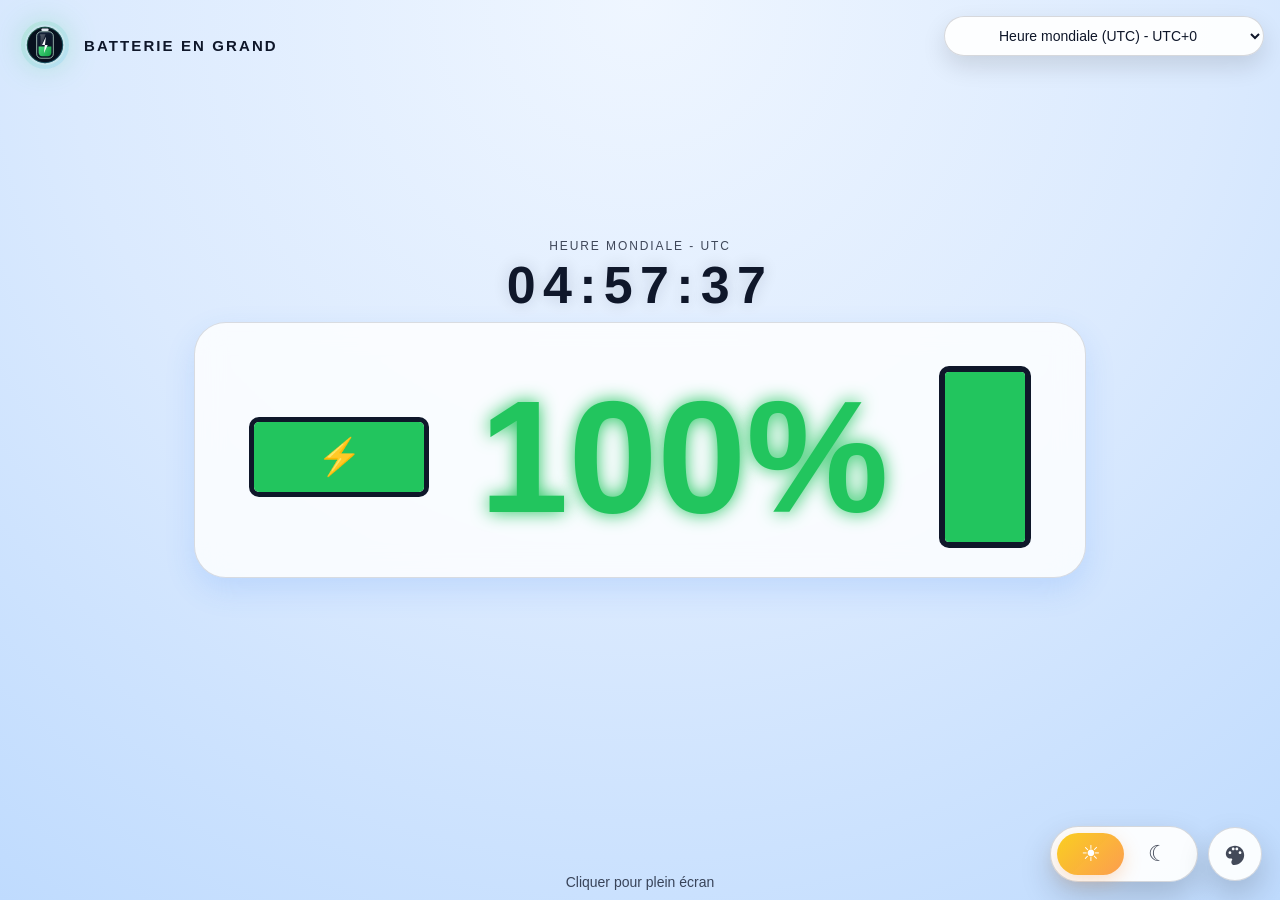
==== Batterie en Grand/index.html @ 6e4dcc2d "Ajout d'accent é/è/... pour les noms des pays pour chosisir le fuseau horaire + Modification du syst" ====
<!DOCTYPE html>
<html lang="fr">
<head>
  <meta charset="UTF-8">
  <meta name="viewport" content="width=device-width, initial-scale=1.0, viewport-fit=cover">
  <meta http-equiv="Content-Security-Policy" content="default-src 'self'; script-src 'self'; style-src 'self'; img-src 'self' data:; font-src 'self' data:; connect-src 'self' https://worldtimeapi.org; object-src 'none'; media-src 'none'; worker-src 'none'; child-src 'none'; frame-src 'none'; base-uri 'self'; form-action 'self'; upgrade-insecure-requests; block-all-mixed-content">
  <meta name="referrer" content="no-referrer">
  <title>Batterie en Grand</title>
  <link rel="icon" type="image/svg+xml" href="favicon.svg">
  <link rel="shortcut icon" href="favicon.svg">
  <script src="theme-init.js"></script>
  <link rel="stylesheet" href="style.css">
</head>

<body>
  <div class="brand-mark" aria-label="Batterie en Grand">
    <img id="brandLogoImage" src="logo.svg" alt="Logo Batterie en Grand">
    <span id="brandLogoGlyph" class="brand-logo-glyph" aria-hidden="true"></span>
    <span id="brandLogoText">Batterie en Grand</span>
  </div>

  <div class="container">
    <div class="battery-panel">
      <section class="clock-panel">
        <p id="clockLabel" class="clock-label">Heure actuelle</p>
        <div id="clockTime" class="clock-time">--:--:--</div>
      </section>

      <!-- Batterie gauche (charge) -->
      <div class="battery-left">
        <div id="leftFill" class="fill-left"></div>
        <div id="bolt" class="bolt">⚡</div>
      </div>

      <!-- Pourcentage -->
      <div id="percent" class="percent">--%</div>

      <!-- Batterie droite (niveau) -->
      <div class="battery-right">
        <div id="rightFill" class="fill-right"></div>
        <div id="rightBubbles" class="battery-bubbles" aria-hidden="true"></div>
      </div>
    </div>
  </div>

  <div class="controls-panel">
    <label class="timezone-picker">
      <select id="timezoneSelect" class="timezone-select"></select>
    </label>
  </div>

  <div class="theme-controls">
    <div id="themeSwitch" class="theme-switch" role="group" aria-label="Choix du theme">
      <span class="theme-switch-thumb" aria-hidden="true"></span>
      <button
        id="themeLightButton"
        class="theme-option theme-option-light"
        type="button"
        aria-pressed="false"
        aria-label="Activer le mode clair"
      >
        <span class="theme-icon" aria-hidden="true">☀</span>
      </button>
      <button
        id="themeDarkButton"
        class="theme-option theme-option-dark"
        type="button"
        aria-pressed="false"
        aria-label="Activer le mode sombre"
      >
        <span class="theme-icon" aria-hidden="true">☾</span>
      </button>
    </div>

    <button
      id="paletteButton"
      class="palette-button"
      type="button"
      aria-expanded="false"
      aria-controls="palettePanel"
      aria-label="Ouvrir la palette de couleurs"
    >
      <span class="palette-icon" aria-hidden="true">
        <svg viewBox="0 0 24 24" focusable="false" aria-hidden="true">
          <path d="M12 3C6.48 3 2 6.92 2 11.75C2 14.61 4.24 17 7 17H8.09C8.59 17 9 17.41 9 17.91C9 18.13 8.93 18.35 8.8 18.53C8.28 19.23 8 20.03 8 20.88C8 22.6 9.4 24 11.12 24C17.13 24 22 19.13 22 13.12C22 7.53 17.52 3 12 3ZM6.5 12C5.67 12 5 11.33 5 10.5S5.67 9 6.5 9S8 9.67 8 10.5S7.33 12 6.5 12ZM10 8C9.17 8 8.5 7.33 8.5 6.5S9.17 5 10 5S11.5 5.67 11.5 6.5S10.83 8 10 8ZM14 8C13.17 8 12.5 7.33 12.5 6.5S13.17 5 14 5S15.5 5.67 15.5 6.5S14.83 8 14 8ZM17.5 12C16.67 12 16 11.33 16 10.5S16.67 9 17.5 9S19 9.67 19 10.5S18.33 12 17.5 12Z"/>
        </svg>
      </span>
    </button>
  </div>

  <div id="palettePanel" class="palette-panel" aria-hidden="true">
    <div class="palette-actions">
      <button id="undoButton" class="palette-action-button" type="button" aria-label="Annuler une modification">←</button>
      <button id="redoButton" class="palette-action-button" type="button" aria-label="Rétablir une modification">→</button>
      <button id="resetPaletteButton" class="palette-action-button palette-reset-button" type="button">Réinitialiser</button>
    </div>

    <div class="palette-section">
      <p class="palette-section-title">Fond</p>
      <label class="palette-field">
        <span>Clair</span>
        <input id="backgroundLightInput" type="color" value="#dbeafe" aria-label="Choisir la couleur du fond clair">
      </label>
      <label class="palette-field">
        <span>Sombre</span>
        <input id="backgroundDarkInput" type="color" value="#020617" aria-label="Choisir la couleur du fond sombre">
      </label>
    </div>

    <div class="palette-section">
      <p class="palette-section-title">Texte</p>
      <label class="palette-field">
        <span>Clair</span>
        <input id="textLightInput" type="color" value="#0f172a" aria-label="Choisir la couleur du texte clair">
      </label>
      <label class="palette-field">
        <span>Sombre</span>
        <input id="textDarkInput" type="color" value="#ffffff" aria-label="Choisir la couleur du texte sombre">
      </label>
    </div>

    <div class="palette-section">
      <p class="palette-section-title">Logo du haut</p>
      <label class="palette-field palette-field-text">
        <span>Texte</span>
        <input id="brandTextInput" type="text" value="Batterie en Grand" maxlength="40" aria-label="Modifier le texte du logo en haut">
      </label>
      <label class="palette-field palette-field-text">
        <span>Icône</span>
        <input id="brandIconInput" type="text" value="" maxlength="4" placeholder="SVG" aria-label="Modifier l'icône du logo en haut">
      </label>
    </div>

    <div class="palette-section">
      <p class="palette-section-title">Batterie</p>
      <label class="palette-field">
        <span>Charge</span>
        <input id="chargingColorInput" type="color" value="#22c55e" aria-label="Choisir la couleur quand la batterie charge">
      </label>
      <label class="palette-field palette-field-text">
        <span>Icône charge</span>
        <input id="chargingIconInput" type="text" value="⚡" maxlength="4" aria-label="Modifier l'icône de charge">
      </label>
      <label class="palette-field">
        <span>80% et +</span>
        <input id="levelHighColorInput" type="color" value="#22c55e" aria-label="Couleur pour 80 pourcent et plus">
      </label>
      <label class="palette-field">
        <span>50% et +</span>
        <input id="levelMediumColorInput" type="color" value="#facc15" aria-label="Couleur pour 50 pourcent et plus">
      </label>
      <label class="palette-field">
        <span>36% et +</span>
        <input id="levelWarningColorInput" type="color" value="#fb923c" aria-label="Couleur pour 36 pourcent et plus">
      </label>
      <label class="palette-field">
        <span id="levelLowColorLabel">15% et +</span>
        <input id="levelLowColorInput" type="color" value="#dc2626" aria-label="Couleur pour 15 pourcent et plus">
      </label>
      <label class="palette-field">
        <span id="levelCriticalColorLabel">Moins de 15%</span>
        <input id="levelCriticalColorInput" type="color" value="#7f1d1d" aria-label="Couleur critique de la batterie">
      </label>
      <label class="palette-field palette-field-number">
        <span>Seuil critique</span>
        <input id="criticalThresholdInput" type="number" value="15" min="1" max="99" aria-label="Seuil critique en pourcentage">
      </label>
    </div>
  </div>

  <div class="hint-group">
    <div id="fullscreenHint" class="hint">Cliquer pour plein écran</div>
  </div>

  <script src="script.js"></script>
</body>
</html>
---- Batterie en Grand/style.css ----
html {
  background: #dbeafe;
}

html.theme-dark {
  background: #020617;
}

:root {
  color-scheme: light;
  --bg-main: radial-gradient(circle at top, #eff6ff, #dbeafe 52%, #bfdbfe 100%);
  --bg-solid: #dbeafe;
  --bg-start: #eff6ff;
  --bg-end: #bfdbfe;
  --text-main: #0f172a;
  --brand-text: #0f172a;
  --text-muted: rgba(30, 64, 175, 0.95);
  --panel-bg: rgba(255, 255, 255, 0.82);
  --panel-border: rgba(15, 23, 42, 0.14);
  --panel-shadow: 0 12px 30px rgba(59, 130, 246, 0.16);
  --control-bg: rgba(255, 255, 255, 0.92);
  --control-border: rgba(15, 23, 42, 0.16);
  --control-text: #0f172a;
  --battery-shell: #0f172a;
  --battery-inner: #f8fafc;
  --bubble-tint: rgba(15, 23, 42, 0.48);
  --clock-glow: 0 0 16px rgba(29, 78, 216, 0.3);
  --brand-shadow: drop-shadow(0 0 16px rgba(21, 128, 61, 0.34));
  --percent-shadow: 0 0 18px currentColor;
  --hint-color: rgba(30, 64, 175, 0.95);
  --accent-main: #38bdf8;
  --accent-soft: rgba(56, 189, 248, 0.24);
  --battery-critical: #7f1d1d;
  --battery-critical-glow: rgba(127, 29, 29, 0.9);
}

html.theme-dark {
  color-scheme: dark;
  --bg-main: radial-gradient(circle at top, #020617, #000000);
  --bg-solid: #020617;
  --bg-start: #020617;
  --bg-end: #000000;
  --text-main: #ffffff;
  --brand-text: #ffffff;
  --text-muted: rgba(255, 255, 255, 0.6);
  --panel-bg: rgba(2, 6, 23, 0.28);
  --panel-border: rgba(255, 255, 255, 0.08);
  --panel-shadow: 0 12px 30px rgba(0, 0, 0, 0.25);
  --control-bg: rgba(15, 23, 42, 0.88);
  --control-border: rgba(255, 255, 255, 0.2);
  --control-text: #ffffff;
  --battery-shell: #ffffff;
  --battery-inner: #020617;
  --bubble-tint: rgba(255, 255, 255, 0.5);
  --clock-glow: 0 0 16px rgba(96, 165, 250, 0.35);
  --brand-shadow: drop-shadow(0 0 18px rgba(34, 197, 94, 0.2));
  --percent-shadow: 0 0 20px currentColor;
  --hint-color: rgba(255, 255, 255, 0.5);
  --battery-critical: #7f1d1d;
  --battery-critical-glow: rgba(127, 29, 29, 0.9);
}

body {
  margin: 0;
  height: 100vh;
  background: var(--bg-main);
  display: flex;
  justify-content: center;
  align-items: center;
  font-family: "Segoe UI", Arial, sans-serif;
  color: var(--text-main);
  cursor: pointer;
  overflow: hidden;
  transition: background 0.35s ease, color 0.35s ease;
}

body.fullscreen-idle {
  cursor: none;
}

.brand-mark {
  position: fixed;
  top: 18px;
  left: 18px;
  display: inline-flex;
  align-items: center;
  gap: 12px;
  color: var(--brand-text);
  text-decoration: none;
  z-index: 20;
}

.brand-mark img {
  width: 54px;
  height: 54px;
  display: block;
  filter: var(--brand-shadow);
}

.brand-logo-glyph {
  display: none;
  width: 54px;
  height: 54px;
  align-items: center;
  justify-content: center;
  font-size: 34px;
  line-height: 1;
  color: var(--brand-text);
}

.brand-mark.has-custom-icon img {
  display: none;
}

.brand-mark.has-custom-icon .brand-logo-glyph {
  display: inline-flex;
}

#brandLogoText {
  font-size: 15px;
  font-weight: 700;
  letter-spacing: 0.14em;
  text-transform: uppercase;
}

.container {
  display: flex;
  align-items: center;
  justify-content: center;
  gap: 24px;
  flex-wrap: wrap;
  width: min(1200px, calc(100vw - 48px));
}

.battery-panel {
  display: flex;
  align-items: center;
  align-content: flex-start;
  justify-content: center;
  gap: 50px;
  flex-wrap: wrap;
  position: relative;
  padding: 42px 54px 28px;
  border: 1px solid var(--panel-border);
  border-radius: 32px;
  background: var(--panel-bg);
  box-shadow: var(--panel-shadow);
  backdrop-filter: blur(14px);
}

body.no-battery .battery-panel {
  min-height: 280px;
  padding: 34px 54px;
}

body.no-battery .clock-panel {
  position: static;
  transform: none;
  width: 100%;
  gap: 12px;
}

body.no-battery .clock-time {
  font-size: clamp(54px, 10vw, 110px);
}

body.no-battery .battery-left,
body.no-battery .battery-right,
body.no-battery .percent {
  display: none;
}

.percent {
  font-size: clamp(80px, 20vw, 160px);
  font-weight: bold;
  text-shadow: var(--percent-shadow);
  transition: color 0.4s ease;
}

.percent.low-battery-alert {
  animation: batteryBlink 1s ease-in-out infinite;
}

@keyframes batteryBlink {
  0% {
    color: var(--battery-critical);
    text-shadow: 0 0 16px var(--battery-critical-glow);
  }
  50% {
    color: var(--battery-critical);
    text-shadow: 0 0 28px var(--battery-critical-glow);
  }
  100% {
    color: var(--battery-critical);
    text-shadow: 0 0 16px var(--battery-critical-glow);
  }
}

/* ===== Batterie gauche (horizontale) ===== */
.battery-left {
  width: 170px;
  height: 70px;
  border: 5px solid var(--battery-shell);
  border-radius: 10px;
  position: relative;
  overflow: hidden;
}

.battery-left::after {
  content: "";
  position: absolute;
  right: -16px;
  top: 20px;
  width: 12px;
  height: 30px;
  background: var(--battery-shell);
  border-radius: 3px;
}

.fill-left {
  height: 100%;
  width: 100%;
  transition: background 0.4s ease;
}

.bolt {
  position: absolute;
  inset: 0;
  display: none;
  align-items: center;
  justify-content: center;
  font-size: 36px;
  animation: pulse 1s infinite;
}

@keyframes pulse {
  0% { transform: scale(1); opacity: 1; }
  50% { transform: scale(1.2); opacity: 0.6; }
  100% { transform: scale(1); opacity: 1; }
}

/* ===== Batterie droite (verticale) ===== */
.battery-right {
  width: 80px;
  height: 170px;
  border: 6px solid var(--battery-shell);
  border-radius: 10px;
  position: relative;
  overflow: hidden;
  background: var(--battery-inner);
  isolation: isolate;
}

.battery-right::after {
  content: "";
  position: absolute;
  top: -18px;
  left: 25%;
  width: 40%;
  height: 14px;
  background: var(--battery-shell);
  border-radius: 4px;
}

.fill-right {
  position: absolute;
  bottom: 0;
  left: 0;
  width: 100%;
  transition: height 0.6s ease, background 0.4s ease;
  z-index: 1;
}

.battery-bubbles {
  position: absolute;
  left: 0;
  right: 0;
  bottom: 0;
  height: 100%;
  overflow: hidden;
  pointer-events: none;
  z-index: 2;
  mask-image: linear-gradient(180deg, transparent 0%, black 18%, black 100%);
}

.battery-bubble {
  position: absolute;
  bottom: -18px;
  border-radius: 999px;
  background: var(--bubble-color, var(--bubble-tint));
  opacity: 0.88;
  filter: blur(0.4px);
  animation-name: bubbleRise;
  animation-timing-function: ease-in-out;
  animation-iteration-count: infinite;
}

.battery-bubble:nth-child(1) {
  left: 14%;
  width: 12px;
  height: 12px;
  animation-duration: 3.6s;
  animation-delay: 0.1s;
}

.battery-bubble:nth-child(2) {
  left: 34%;
  width: 9px;
  height: 9px;
  animation-duration: 3s;
  animation-delay: 1.2s;
}

.battery-bubble:nth-child(3) {
  left: 54%;
  width: 14px;
  height: 14px;
  animation-duration: 4.2s;
  animation-delay: 0.7s;
}

.battery-bubble:nth-child(4) {
  left: 72%;
  width: 10px;
  height: 10px;
  animation-duration: 3.4s;
  animation-delay: 1.7s;
}

.battery-bubble:nth-child(5) {
  left: 24%;
  width: 7px;
  height: 7px;
  animation-duration: 2.8s;
  animation-delay: 2.1s;
}

.battery-bubble:nth-child(6) {
  left: 62%;
  width: 8px;
  height: 8px;
  animation-duration: 3.1s;
  animation-delay: 2.5s;
}

@keyframes bubbleRise {
  0% {
    transform: translateY(0) scale(0.7);
    opacity: 0;
  }
  20% {
    opacity: 0.9;
  }
  100% {
    transform: translateY(-182px) scale(1.2);
    opacity: 0;
  }
}


.clock-panel {
  position: absolute;
  top: -84px;
  left: 50%;
  transform: translateX(-50%);
  display: flex;
  flex-direction: column;
  align-items: center;
  gap: 6px;
  width: min(420px, calc(100vw - 40px));
}

.clock-label {
  margin: 0;
  text-transform: uppercase;
  letter-spacing: 0.16em;
  font-size: 12px;
  color: var(--text-muted);
  text-align: center;
}

.clock-time {
  font-size: clamp(36px, 5vw, 52px);
  font-weight: 700;
  letter-spacing: 0.14em;
  line-height: 1;
  text-shadow: var(--clock-glow);
}

.controls-panel {
  position: fixed;
  top: 16px;
  right: 16px;
  display: flex;
  flex-direction: column;
  align-items: flex-end;
  gap: 10px;
  width: min(320px, calc(100vw - 32px));
  z-index: 20;
  opacity: 1;
  pointer-events: auto;
  transition: opacity 0.2s ease;
}

:fullscreen .controls-panel {
  top: 28px;
  right: 28px;
  opacity: 0;
  pointer-events: none;
}

:-webkit-full-screen .controls-panel {
  top: 28px;
  right: 28px;
  opacity: 0;
  pointer-events: none;
}

:fullscreen .brand-mark,
:-webkit-full-screen .brand-mark {
  opacity: 0;
  pointer-events: none;
}

.timezone-picker {
  width: 100%;
}

.timezone-select {
  width: 100%;
  padding: 10px 14px;
  border: 1px solid var(--control-border);
  border-radius: 999px;
  background: var(--control-bg);
  color: var(--control-text);
  font-size: 14px;
  text-align: center;
  outline: none;
  box-shadow: 0 10px 24px rgba(0, 0, 0, 0.12);
  box-sizing: border-box;
}

.timezone-select:focus {
  border-color: var(--accent-main);
}

.theme-controls {
  position: fixed;
  right: 18px;
  bottom: 18px;
  display: flex;
  align-items: center;
  gap: 10px;
  z-index: 20;
  transition: opacity 0.2s ease;
}

.palette-button,
.theme-switch {
  position: relative;
  display: grid;
  align-items: center;
  padding: 6px;
  border: 1px solid var(--control-border);
  border-radius: 999px;
  background: var(--control-bg);
  box-shadow: 0 14px 32px rgba(0, 0, 0, 0.18);
  box-sizing: border-box;
  isolation: isolate;
}

.palette-button {
  width: 54px;
  height: 54px;
  place-items: center;
  color: var(--text-muted);
  cursor: pointer;
  transition: transform 0.22s ease, box-shadow 0.22s ease, border-color 0.22s ease;
}

.palette-button:hover {
  transform: translateY(-1px);
}

.palette-button[aria-expanded="true"] {
  color: var(--control-text);
  border-color: var(--control-border);
  box-shadow: 0 14px 32px rgba(0, 0, 0, 0.18);
}

.palette-icon {
  width: 22px;
  height: 22px;
  display: inline-flex;
  align-items: center;
  justify-content: center;
}

.palette-icon svg {
  width: 22px;
  height: 22px;
  display: block;
  fill: currentColor;
}

.theme-switch {
  grid-template-columns: 1fr 1fr;
  width: 148px;
}

.theme-switch-thumb {
  position: absolute;
  top: 6px;
  left: 6px;
  width: calc(50% - 6px);
  height: calc(100% - 12px);
  border-radius: 999px;
  background: linear-gradient(135deg, rgba(250, 204, 21, 0.95), rgba(251, 146, 60, 0.9));
  box-shadow: 0 6px 18px rgba(251, 146, 60, 0.28);
  transition: transform 0.28s ease, background 0.28s ease, box-shadow 0.28s ease;
  z-index: -1;
}

html.theme-dark .theme-switch-thumb {
  transform: translateX(100%);
  background: linear-gradient(135deg, rgba(59, 130, 246, 0.9), rgba(15, 23, 42, 0.95));
  box-shadow: 0 6px 18px rgba(59, 130, 246, 0.3);
}

.theme-option {
  position: relative;
  z-index: 1;
  border: 0;
  background: transparent;
  color: var(--text-muted);
  height: 42px;
  border-radius: 999px;
  cursor: pointer;
  font-size: 22px;
  display: inline-flex;
  align-items: center;
  justify-content: center;
  transition: color 0.22s ease, transform 0.22s ease;
}

.theme-option:hover {
  transform: translateY(-1px);
}

.theme-option[aria-pressed="true"] {
  color: #ffffff;
}

.theme-option:focus-visible {
  outline: 2px solid var(--accent-main);
  outline-offset: 2px;
}

:fullscreen .theme-controls,
:-webkit-full-screen .theme-controls {
  opacity: 0;
  pointer-events: none;
}

.palette-panel {
  position: fixed;
  right: 18px;
  bottom: 84px;
  display: grid;
  gap: 10px;
  min-width: 280px;
  max-height: min(78vh, 720px);
  overflow: auto;
  padding: 14px;
  border: 1px solid var(--control-border);
  border-radius: 20px;
  background: var(--control-bg);
  box-shadow: 0 18px 42px rgba(0, 0, 0, 0.22);
  backdrop-filter: blur(18px);
  box-sizing: border-box;
  z-index: 20;
  opacity: 0;
  pointer-events: none;
  transform: translateY(10px) scale(0.98);
  transition: opacity 0.2s ease, transform 0.2s ease;
}

.palette-panel.is-open {
  opacity: 1;
  pointer-events: auto;
  transform: translateY(0) scale(1);
}

.palette-actions {
  display: grid;
  grid-template-columns: 44px 44px 1fr;
  gap: 8px;
}

.palette-action-button {
  min-height: 40px;
  border: 1px solid var(--control-border);
  border-radius: 999px;
  background: var(--control-bg);
  color: var(--control-text);
  cursor: pointer;
  font-size: 16px;
  font-weight: 700;
}

.palette-action-button:disabled {
  opacity: 0.45;
  cursor: default;
}

.palette-reset-button {
  padding: 0 14px;
  font-size: 13px;
}

.palette-section {
  display: grid;
  gap: 10px;
  padding-top: 8px;
  border-top: 1px solid var(--panel-border);
}

.palette-section-title {
  margin: 0;
  font-size: 12px;
  font-weight: 800;
  letter-spacing: 0.12em;
  text-transform: uppercase;
  color: var(--text-muted);
}

.palette-field {
  display: flex;
  align-items: center;
  justify-content: space-between;
  gap: 12px;
  color: var(--control-text);
  font-size: 14px;
  font-weight: 600;
}

.palette-field-text,
.palette-field-number {
  align-items: center;
}

.palette-field input[type="color"] {
  width: 56px;
  height: 36px;
  padding: 0;
  border: 1px solid var(--control-border);
  border-radius: 999px;
  background: transparent;
  cursor: pointer;
}

.palette-field input[type="text"],
.palette-field input[type="number"] {
  width: 150px;
  padding: 9px 12px;
  border: 1px solid var(--control-border);
  border-radius: 999px;
  background: var(--control-bg);
  color: var(--control-text);
  font-size: 13px;
  box-sizing: border-box;
}

.hint-group {
  position: fixed;
  bottom: 10px;
  display: flex;
  flex-direction: column;
  align-items: center;
  gap: 4px;
}

.hint {
  color: var(--hint-color);
  font-size: 14px;
}

body.device-tablet {
  min-height: 100vh;
  padding: 28px 0 120px;
  overflow: auto;
  align-items: flex-start;
}

body.device-tablet .container {
  width: min(1000px, calc(100vw - 36px));
  margin-top: 92px;
}

body.device-tablet .battery-panel {
  gap: 34px;
  padding: 44px 34px 30px;
}

body.device-tablet .clock-panel {
  top: -92px;
  width: min(560px, calc(100vw - 56px));
}

body.device-tablet .controls-panel {
  top: 18px;
  right: 18px;
  width: min(320px, calc(100vw - 36px));
}

body.device-tablet .theme-controls {
  right: 18px;
  bottom: 18px;
}

body.device-tablet .palette-panel {
  right: 18px;
}

body.no-battery.device-tablet .battery-panel {
  min-height: 300px;
}

body.device-mobile {
  min-height: 100vh;
  padding: 18px 0 132px;
  overflow: auto;
  align-items: flex-start;
}

body.device-mobile .brand-mark {
  top: 12px;
  left: 12px;
  gap: 10px;
}

body.device-mobile .brand-mark img {
  width: 42px;
  height: 42px;
}

body.device-mobile .brand-logo-glyph {
  width: 42px;
  height: 42px;
  font-size: 26px;
}

body.device-mobile #brandLogoText {
  max-width: 180px;
  font-size: 11px;
  letter-spacing: 0.09em;
}

body.device-mobile .container {
  width: calc(100vw - 20px);
  margin-top: 82px;
}

body.device-mobile .battery-panel {
  width: 100%;
  gap: 22px;
  padding: 34px 18px 22px;
  border-radius: 26px;
}

body.device-mobile .clock-panel {
  position: static;
  transform: none;
  width: 100%;
  margin-bottom: 4px;
}

body.device-mobile .clock-label {
  font-size: 11px;
  letter-spacing: 0.13em;
}

body.device-mobile .clock-time {
  font-size: clamp(28px, 10vw, 40px);
}

body.device-mobile .battery-left {
  width: min(190px, 56vw);
  height: 66px;
}

body.device-mobile .battery-right {
  width: 72px;
  height: 152px;
}

body.device-mobile .percent {
  font-size: clamp(72px, 24vw, 112px);
}

body.device-mobile .controls-panel {
  top: 12px;
  right: 12px;
  width: min(220px, calc(100vw - 24px));
}

body.device-mobile .timezone-select {
  padding: 10px 12px;
  font-size: 13px;
}

body.device-mobile .theme-controls {
  right: 12px;
  bottom: 14px;
}

body.device-mobile .theme-switch {
  width: 132px;
}

body.device-mobile .palette-button {
  width: 50px;
  height: 50px;
}

body.device-mobile .palette-panel {
  right: 12px;
  bottom: 74px;
  min-width: 250px;
}

body.device-mobile .hint-group {
  bottom: 86px;
  width: calc(100vw - 24px);
}

body.device-mobile .hint {
  text-align: center;
  font-size: 13px;
}

body.no-battery.device-mobile .battery-panel {
  min-height: 220px;
  padding: 28px 18px;
}

body.no-battery.device-mobile .clock-panel {
  margin-bottom: 0;
}

body.no-battery.device-mobile .clock-time {
  font-size: clamp(34px, 12vw, 54px);
}

@media (max-width: 900px) {
  body {
    height: auto;
    min-height: 100vh;
    padding: 24px 0 90px;
    overflow: auto;
  }

  .brand-mark {
    top: 12px;
    left: 12px;
    gap: 10px;
  }

  .brand-mark img {
    width: 46px;
    height: 46px;
  }

  #brandLogoText {
    font-size: 12px;
    letter-spacing: 0.1em;
  }

  .container,
  .battery-panel {
    gap: 28px;
  }

  .battery-panel {
    margin-top: 24px;
    padding: 36px 28px 20px;
  }

  .timezone-select {
    width: 100%;
  }

  .controls-panel {
    top: 12px;
    right: 12px;
    width: min(280px, calc(100vw - 24px));
  }

  :fullscreen .controls-panel {
    top: 20px;
    right: 12px;
  }

  :-webkit-full-screen .controls-panel {
    top: 20px;
    right: 12px;
  }

  .theme-controls {
    right: 12px;
    bottom: 12px;
  }

  .theme-switch {
    width: 136px;
  }

  .palette-panel {
    right: 12px;
  }
}
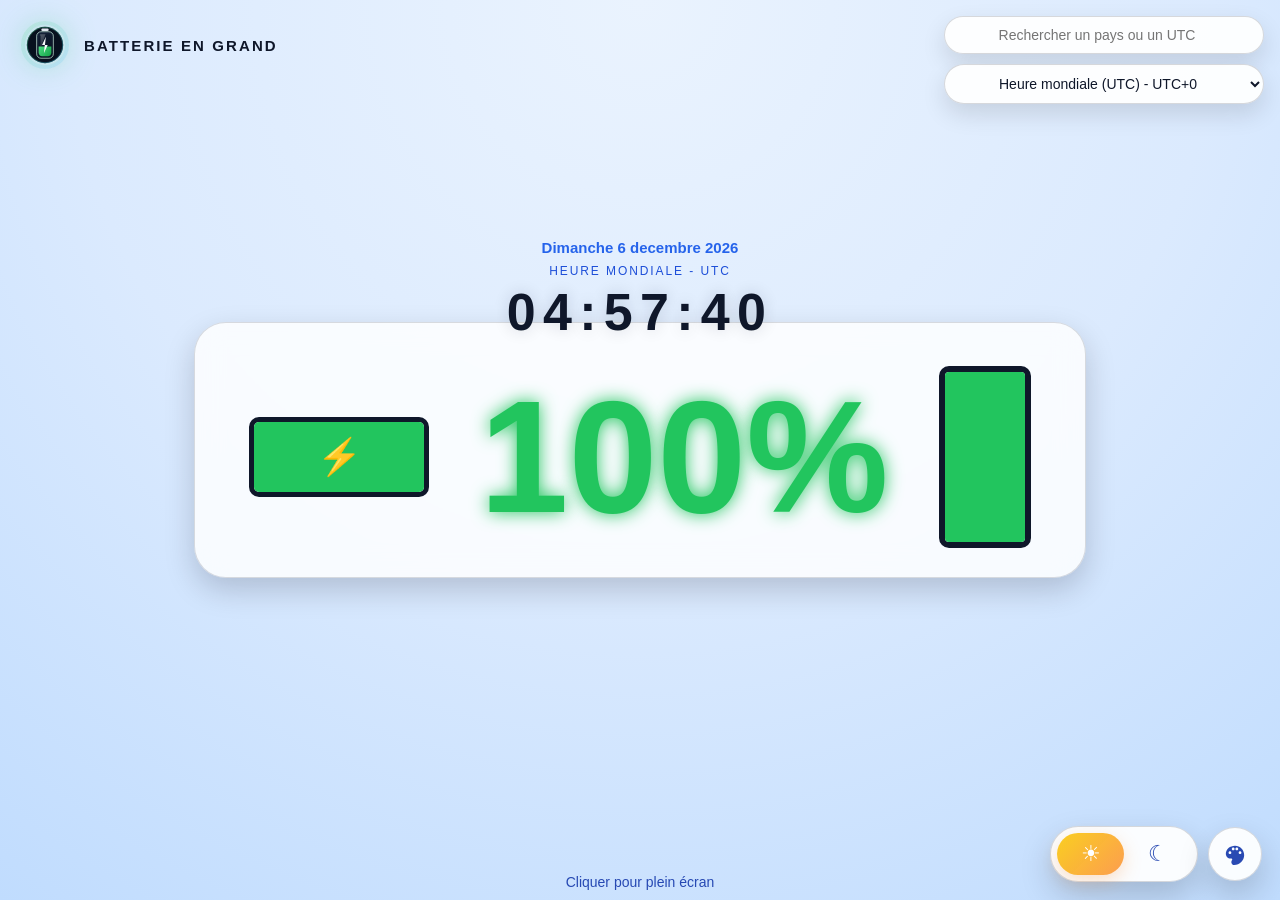
==== commit a738f297: "V1.7 : Modification de l'indicateur de charge (gris quand on ne charge pas, vert quand on charge), l" ====
--- a/Batterie en Grand/index.html
+++ b/Batterie en Grand/index.html
@@ -22,6 +22,7 @@
   <div class="container">
     <div class="battery-panel">
       <section class="clock-panel">
+        <p id="clockDate" class="clock-date">--</p>
         <p id="clockLabel" class="clock-label">Heure actuelle</p>
         <div id="clockTime" class="clock-time">--:--:--</div>
       </section>
@@ -44,6 +45,18 @@
   </div>
 
   <div class="controls-panel">
+    <label class="timezone-search-field">
+      <span class="sr-only">Rechercher un fuseau horaire</span>
+      <input
+        id="timezoneSearchInput"
+        class="timezone-search-input"
+        type="search"
+        placeholder="Rechercher un pays ou un UTC"
+        aria-label="Rechercher un fuseau horaire"
+        autocomplete="off"
+        spellcheck="false"
+      >
+    </label>
     <label class="timezone-picker">
       <select id="timezoneSelect" class="timezone-select"></select>
     </label>
@@ -98,24 +111,63 @@
     <div class="palette-section">
       <p class="palette-section-title">Fond</p>
       <label class="palette-field">
-        <span>Clair</span>
+        <span>Page claire</span>
         <input id="backgroundLightInput" type="color" value="#dbeafe" aria-label="Choisir la couleur du fond clair">
       </label>
       <label class="palette-field">
-        <span>Sombre</span>
+        <span>Page sombre</span>
         <input id="backgroundDarkInput" type="color" value="#020617" aria-label="Choisir la couleur du fond sombre">
       </label>
-    </div>
-
-    <div class="palette-section">
-      <p class="palette-section-title">Texte</p>
-      <label class="palette-field">
-        <span>Clair</span>
-        <input id="textLightInput" type="color" value="#0f172a" aria-label="Choisir la couleur du texte clair">
-      </label>
-      <label class="palette-field">
-        <span>Sombre</span>
-        <input id="textDarkInput" type="color" value="#ffffff" aria-label="Choisir la couleur du texte sombre">
+      <label class="palette-field">
+        <span>Panneau clair</span>
+        <input id="panelLightInput" type="color" value="#ffffff" aria-label="Choisir la couleur claire du panneau principal">
+      </label>
+      <label class="palette-field">
+        <span>Panneau sombre</span>
+        <input id="panelDarkInput" type="color" value="#0f172a" aria-label="Choisir la couleur sombre du panneau principal">
+      </label>
+    </div>
+
+    <div class="palette-section">
+      <p class="palette-section-title">Heure</p>
+      <label class="palette-field">
+        <span>Couleur date</span>
+        <input id="dateColorInput" type="color" value="#2563eb" aria-label="Choisir la couleur de la date">
+      </label>
+      <label class="palette-field">
+        <span>Couleur libellé</span>
+        <input id="clockLabelColorInput" type="color" value="#1d4ed8" aria-label="Choisir la couleur du libellé de l'heure">
+      </label>
+      <label class="palette-field">
+        <span>Couleur heure</span>
+        <input id="clockTimeColorInput" type="color" value="#0f172a" aria-label="Choisir la couleur de l'heure">
+      </label>
+      <label class="palette-field palette-field-time">
+        <span>Heure manuelle</span>
+        <input id="manualTimeInput" type="time" value="" step="1" aria-label="Modifier l'heure affichée">
+      </label>
+      <button id="resetManualTimeButton" class="palette-action-button palette-inline-button" type="button">
+        Revenir à l'heure automatique
+      </button>
+    </div>
+
+    <div class="palette-section">
+      <p class="palette-section-title">Textes affichage</p>
+      <label class="palette-field">
+        <span>Logo texte</span>
+        <input id="brandTextColorInput" type="color" value="#0f172a" aria-label="Choisir la couleur du texte du logo">
+      </label>
+      <label class="palette-field">
+        <span>Logo icône</span>
+        <input id="brandIconColorInput" type="color" value="#0f172a" aria-label="Choisir la couleur de l'icône du logo">
+      </label>
+      <label class="palette-field">
+        <span>Pourcentage repos</span>
+        <input id="percentColorInput" type="color" value="#0f172a" aria-label="Choisir la couleur du pourcentage au repos">
+      </label>
+      <label class="palette-field">
+        <span>Pourcentage charge</span>
+        <input id="percentChargingColorInput" type="color" value="#22c55e" aria-label="Choisir la couleur du pourcentage en charge">
       </label>
     </div>
 
@@ -123,23 +175,35 @@
       <p class="palette-section-title">Logo du haut</p>
       <label class="palette-field palette-field-text">
         <span>Texte</span>
-        <input id="brandTextInput" type="text" value="Batterie en Grand" maxlength="40" aria-label="Modifier le texte du logo en haut">
+        <input id="brandTextInput" type="text" value="Batterie en Grand" maxlength="80" aria-label="Modifier le texte du logo en haut">
       </label>
       <label class="palette-field palette-field-text">
         <span>Icône</span>
-        <input id="brandIconInput" type="text" value="" maxlength="4" placeholder="SVG" aria-label="Modifier l'icône du logo en haut">
+        <input id="brandIconInput" type="text" value="" maxlength="80" placeholder="Texte ou symbole" aria-label="Modifier l'icône du logo en haut">
       </label>
     </div>
 
     <div class="palette-section">
       <p class="palette-section-title">Batterie</p>
       <label class="palette-field">
-        <span>Charge</span>
-        <input id="chargingColorInput" type="color" value="#22c55e" aria-label="Choisir la couleur quand la batterie charge">
+        <span>Indicateur en charge</span>
+        <input id="chargingActiveColorInput" type="color" value="#22c55e" aria-label="Choisir la couleur de l'indicateur quand la batterie charge">
+      </label>
+      <label class="palette-field">
+        <span>Indicateur au repos</span>
+        <input id="chargingIdleColorInput" type="color" value="#9ca3af" aria-label="Choisir la couleur de l'indicateur quand la batterie ne charge pas">
+      </label>
+      <label class="palette-field">
+        <span>Texte de charge</span>
+        <input id="chargingTextColorInput" type="color" value="#ffffff" aria-label="Choisir la couleur du texte de charge">
+      </label>
+      <label class="palette-field">
+        <span>Contour batterie droite</span>
+        <input id="batteryShellColorInput" type="color" value="#0f172a" aria-label="Choisir la couleur du contour de la batterie droite">
       </label>
       <label class="palette-field palette-field-text">
-        <span>Icône charge</span>
-        <input id="chargingIconInput" type="text" value="⚡" maxlength="4" aria-label="Modifier l'icône de charge">
+        <span>Texte charge</span>
+        <input id="chargingIconInput" type="text" value="⚡" maxlength="80" aria-label="Modifier le texte de charge">
       </label>
       <label class="palette-field">
         <span>80% et +</span>
@@ -150,8 +214,8 @@
         <input id="levelMediumColorInput" type="color" value="#facc15" aria-label="Couleur pour 50 pourcent et plus">
       </label>
       <label class="palette-field">
-        <span>36% et +</span>
-        <input id="levelWarningColorInput" type="color" value="#fb923c" aria-label="Couleur pour 36 pourcent et plus">
+        <span>35% et +</span>
+        <input id="levelWarningColorInput" type="color" value="#fb923c" aria-label="Couleur pour 35 pourcent et plus">
       </label>
       <label class="palette-field">
         <span id="levelLowColorLabel">15% et +</span>
@@ -168,8 +232,10 @@
     </div>
   </div>
 
+  <div id="warningOverlay" class="warning-overlay" aria-hidden="true"></div>
+
   <div class="hint-group">
-    <div id="fullscreenHint" class="hint">Cliquer pour plein écran</div>
+    <button id="fullscreenHint" class="hint hint-button" type="button">Cliquer pour plein écran</button>
   </div>
 
   <script src="script.js"></script>
--- a/Batterie en Grand/style.css
+++ b/Batterie en Grand/style.css
@@ -13,6 +13,15 @@
   --bg-start: #eff6ff;
   --bg-end: #bfdbfe;
   --text-main: #0f172a;
+  --brand-icon: #0f172a;
+  --date-color: #2563eb;
+  --clock-label-color: #1d4ed8;
+  --clock-time-color: #0f172a;
+  --percent-color: #0f172a;
+  --percent-charging-color: #22c55e;
+  --charging-active: #22c55e;
+  --charging-idle: #9ca3af;
+  --charging-text-color: #ffffff;
   --brand-text: #0f172a;
   --text-muted: rgba(30, 64, 175, 0.95);
   --panel-bg: rgba(255, 255, 255, 0.82);
@@ -74,6 +83,18 @@
   transition: background 0.35s ease, color 0.35s ease;
 }
 
+.sr-only {
+  position: absolute;
+  width: 1px;
+  height: 1px;
+  padding: 0;
+  margin: -1px;
+  overflow: hidden;
+  clip: rect(0, 0, 0, 0);
+  white-space: nowrap;
+  border: 0;
+}
+
 body.fullscreen-idle {
   cursor: none;
 }
@@ -105,7 +126,10 @@
   justify-content: center;
   font-size: 34px;
   line-height: 1;
-  color: var(--brand-text);
+  color: var(--brand-icon);
+  overflow: hidden;
+  text-align: center;
+  white-space: nowrap;
 }
 
 .brand-mark.has-custom-icon img {
@@ -173,6 +197,7 @@
 .percent {
   font-size: clamp(80px, 20vw, 160px);
   font-weight: bold;
+  color: var(--percent-color);
   text-shadow: var(--percent-shadow);
   transition: color 0.4s ease;
 }
@@ -220,6 +245,7 @@
 .fill-left {
   height: 100%;
   width: 100%;
+  background: var(--charging-idle);
   transition: background 0.4s ease;
 }
 
@@ -230,6 +256,11 @@
   align-items: center;
   justify-content: center;
   font-size: 36px;
+  color: var(--charging-text-color);
+  overflow: hidden;
+  padding: 0 12px;
+  white-space: nowrap;
+  text-align: center;
   animation: pulse 1s infinite;
 }
 
@@ -366,8 +397,16 @@
   display: flex;
   flex-direction: column;
   align-items: center;
-  gap: 6px;
+  gap: 8px;
   width: min(420px, calc(100vw - 40px));
+}
+
+.clock-date {
+  margin: 0;
+  font-size: 15px;
+  font-weight: 700;
+  color: var(--date-color);
+  text-align: center;
 }
 
 .clock-label {
@@ -375,7 +414,7 @@
   text-transform: uppercase;
   letter-spacing: 0.16em;
   font-size: 12px;
-  color: var(--text-muted);
+  color: var(--clock-label-color);
   text-align: center;
 }
 
@@ -384,6 +423,7 @@
   font-weight: 700;
   letter-spacing: 0.14em;
   line-height: 1;
+  color: var(--clock-time-color);
   text-shadow: var(--clock-glow);
 }
 
@@ -426,6 +466,11 @@
   width: 100%;
 }
 
+.timezone-search-field {
+  width: 100%;
+}
+
+.timezone-search-input,
 .timezone-select {
   width: 100%;
   padding: 10px 14px;
@@ -440,6 +485,7 @@
   box-sizing: border-box;
 }
 
+.timezone-search-input:focus,
 .timezone-select:focus {
   border-color: var(--accent-main);
 }
@@ -631,7 +677,8 @@
   font-weight: 800;
   letter-spacing: 0.12em;
   text-transform: uppercase;
-  color: var(--text-muted);
+  color: var(--control-text);
+  opacity: 0.74;
 }
 
 .palette-field {
@@ -650,17 +697,35 @@
 }
 
 .palette-field input[type="color"] {
-  width: 56px;
-  height: 36px;
+  width: 42px;
+  height: 42px;
   padding: 0;
   border: 1px solid var(--control-border);
-  border-radius: 999px;
+  border-radius: 50%;
   background: transparent;
   cursor: pointer;
+  appearance: none;
+  -webkit-appearance: none;
+  overflow: hidden;
+}
+
+.palette-field input[type="color"]::-webkit-color-swatch-wrapper {
+  padding: 0;
+}
+
+.palette-field input[type="color"]::-webkit-color-swatch {
+  border: none;
+  border-radius: 50%;
+}
+
+.palette-field input[type="color"]::-moz-color-swatch {
+  border: none;
+  border-radius: 50%;
 }
 
 .palette-field input[type="text"],
-.palette-field input[type="number"] {
+.palette-field input[type="number"],
+.palette-field input[type="time"] {
   width: 150px;
   padding: 9px 12px;
   border: 1px solid var(--control-border);
@@ -671,6 +736,53 @@
   box-sizing: border-box;
 }
 
+.palette-inline-button {
+  width: 100%;
+}
+
+.hint-button {
+  border: 0;
+  background: transparent;
+  cursor: pointer;
+  padding: 0;
+}
+
+.warning-overlay {
+  position: fixed;
+  inset: 0;
+  z-index: 50;
+  pointer-events: none;
+}
+
+.warning-chip {
+  position: absolute;
+  padding: 12px 18px;
+  border: 2px solid rgba(255, 255, 255, 0.5);
+  border-radius: 999px;
+  background: rgba(127, 29, 29, 0.86);
+  color: #ffffff;
+  font-size: clamp(16px, 2vw, 28px);
+  font-weight: 800;
+  letter-spacing: 0.14em;
+  text-transform: uppercase;
+  box-shadow: 0 0 24px rgba(127, 29, 29, 0.48);
+  animation: warningFloat 2.6s ease forwards;
+}
+
+@keyframes warningFloat {
+  0% {
+    opacity: 0;
+    transform: translateY(18px) scale(0.92);
+  }
+  15% {
+    opacity: 1;
+  }
+  100% {
+    opacity: 0;
+    transform: translateY(-22px) scale(1.04);
+  }
+}
+
 .hint-group {
   position: fixed;
   bottom: 10px;
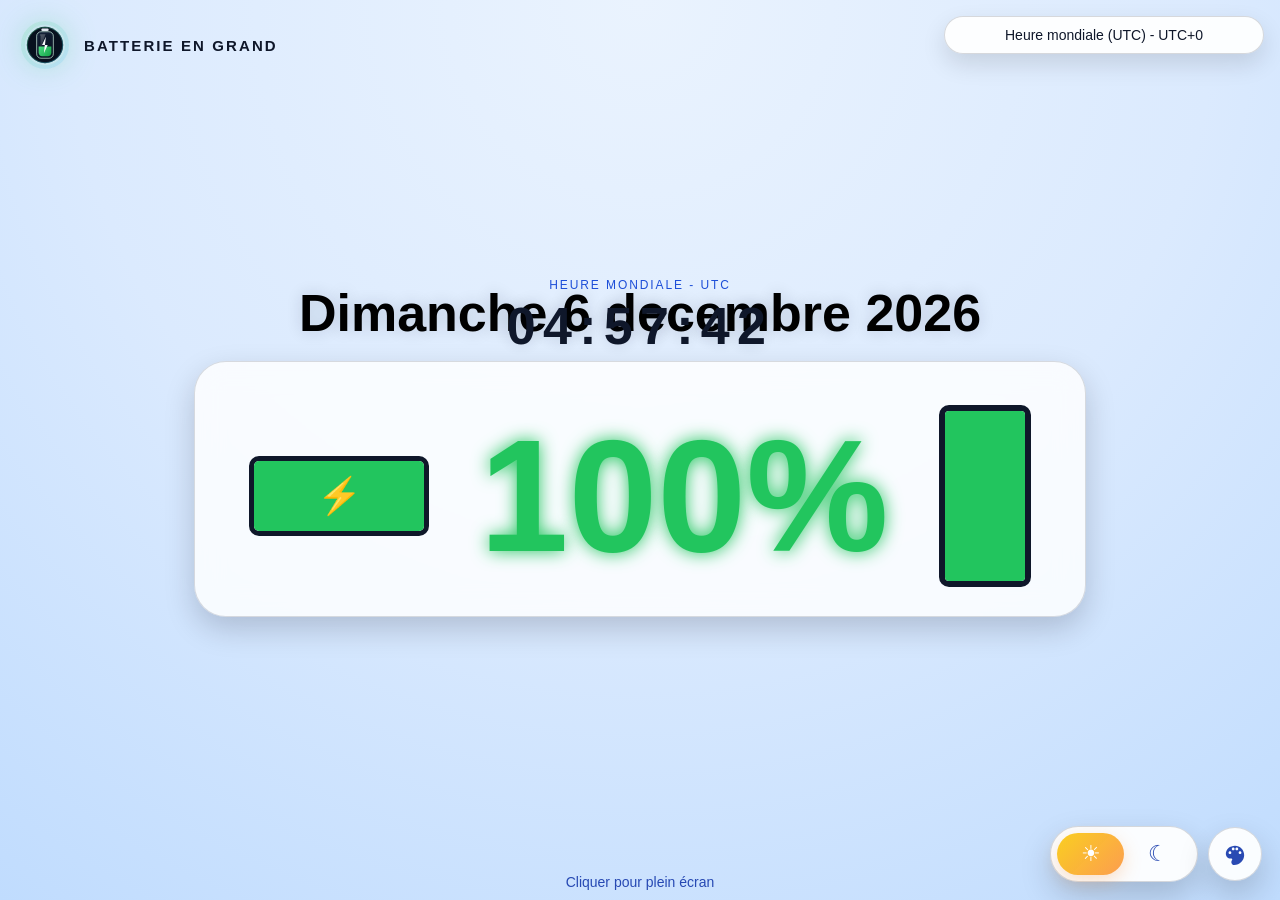
==== commit 534389c7: "Correction du bug de plein écran + Correction de l'heure qui chevauché l'heure + Modification d'empl" ====
--- a/Batterie en Grand/index.html
+++ b/Batterie en Grand/index.html
@@ -19,47 +19,62 @@
     <span id="brandLogoText">Batterie en Grand</span>
   </div>
 
-  <div class="container">
-    <div class="battery-panel">
-      <section class="clock-panel">
-        <p id="clockDate" class="clock-date">--</p>
+  <div class="display-stage">
+    <p id="clockDate" class="clock-date">--</p>
+
+    <div class="container">
+      <div class="battery-panel">
+        <section class="clock-panel">
         <p id="clockLabel" class="clock-label">Heure actuelle</p>
         <div id="clockTime" class="clock-time">--:--:--</div>
-      </section>
-
-      <!-- Batterie gauche (charge) -->
-      <div class="battery-left">
-        <div id="leftFill" class="fill-left"></div>
-        <div id="bolt" class="bolt">⚡</div>
+        </section>
+
+        <!-- Batterie gauche (charge) -->
+        <div class="battery-left">
+          <div id="leftFill" class="fill-left"></div>
+          <div id="bolt" class="bolt">⚡</div>
+        </div>
+
+        <!-- Pourcentage -->
+        <div id="percent" class="percent">--%</div>
+
+        <!-- Batterie droite (niveau) -->
+        <div class="battery-right">
+          <div id="rightFill" class="fill-right"></div>
+          <div id="rightBubbles" class="battery-bubbles" aria-hidden="true"></div>
+        </div>
       </div>
-
-      <!-- Pourcentage -->
-      <div id="percent" class="percent">--%</div>
-
-      <!-- Batterie droite (niveau) -->
-      <div class="battery-right">
-        <div id="rightFill" class="fill-right"></div>
-        <div id="rightBubbles" class="battery-bubbles" aria-hidden="true"></div>
+    </div>
+  </div>
+
+  <div class="controls-panel">
+    <div class="timezone-combobox">
+      <button
+        id="timezoneToggle"
+        class="timezone-toggle"
+        type="button"
+        aria-expanded="false"
+        aria-controls="timezoneDropdown"
+      >
+        <span id="timezoneSelectedLabel">Heure mondiale (UTC) - UTC+0</span>
+      </button>
+
+      <div id="timezoneDropdown" class="timezone-dropdown" aria-hidden="true">
+        <label class="timezone-search-field">
+          <span class="sr-only">Rechercher un fuseau horaire</span>
+          <input
+            id="timezoneSearchInput"
+            class="timezone-search-input"
+            type="search"
+            placeholder="Rechercher un pays ou un UTC"
+            aria-label="Rechercher un fuseau horaire"
+            autocomplete="off"
+            spellcheck="false"
+          >
+        </label>
+        <div id="timezoneResults" class="timezone-results" role="listbox" aria-label="Fuseaux horaires"></div>
       </div>
     </div>
-  </div>
-
-  <div class="controls-panel">
-    <label class="timezone-search-field">
-      <span class="sr-only">Rechercher un fuseau horaire</span>
-      <input
-        id="timezoneSearchInput"
-        class="timezone-search-input"
-        type="search"
-        placeholder="Rechercher un pays ou un UTC"
-        aria-label="Rechercher un fuseau horaire"
-        autocomplete="off"
-        spellcheck="false"
-      >
-    </label>
-    <label class="timezone-picker">
-      <select id="timezoneSelect" class="timezone-select"></select>
-    </label>
   </div>
 
   <div class="theme-controls">
--- a/Batterie en Grand/style.css
+++ b/Batterie en Grand/style.css
@@ -14,7 +14,7 @@
   --bg-end: #bfdbfe;
   --text-main: #0f172a;
   --brand-icon: #0f172a;
-  --date-color: #2563eb;
+  --date-color: #0f172a;
   --clock-label-color: #1d4ed8;
   --clock-time-color: #0f172a;
   --percent-color: #0f172a;
@@ -50,6 +50,7 @@
   --bg-start: #020617;
   --bg-end: #000000;
   --text-main: #ffffff;
+  --date-color: #ffffff;
   --brand-text: #ffffff;
   --text-muted: rgba(255, 255, 255, 0.6);
   --panel-bg: rgba(2, 6, 23, 0.28);
@@ -202,6 +203,14 @@
   transition: color 0.4s ease;
 }
 
+.display-stage {
+  display: flex;
+  flex-direction: column;
+  align-items: center;
+  gap: 18px;
+  width: min(1200px, calc(100vw - 48px));
+}
+
 .percent.low-battery-alert {
   animation: batteryBlink 1s ease-in-out infinite;
 }
@@ -403,10 +412,11 @@
 
 .clock-date {
   margin: 0;
-  font-size: 15px;
+  font-size: clamp(36px, 5vw, 52px);
   font-weight: 700;
   color: var(--date-color);
   text-align: center;
+  text-shadow: var(--clock-glow);
 }
 
 .clock-label {
@@ -462,6 +472,7 @@
   pointer-events: none;
 }
 
+.timezone-combobox,
 .timezone-picker {
   width: 100%;
 }
@@ -470,6 +481,7 @@
   width: 100%;
 }
 
+.timezone-toggle,
 .timezone-search-input,
 .timezone-select {
   width: 100%;
@@ -485,7 +497,56 @@
   box-sizing: border-box;
 }
 
+.timezone-toggle {
+  cursor: pointer;
+}
+
+.timezone-dropdown {
+  display: none;
+  margin-top: 8px;
+  padding: 10px;
+  border: 1px solid var(--control-border);
+  border-radius: 20px;
+  background: var(--control-bg);
+  box-shadow: 0 18px 42px rgba(0, 0, 0, 0.22);
+}
+
+.timezone-dropdown.is-open {
+  display: grid;
+  gap: 8px;
+}
+
+.timezone-results {
+  display: grid;
+  gap: 6px;
+  max-height: 260px;
+  overflow: auto;
+}
+
+.timezone-result {
+  width: 100%;
+  padding: 10px 12px;
+  border: 1px solid var(--control-border);
+  border-radius: 14px;
+  background: transparent;
+  color: var(--control-text);
+  text-align: left;
+  cursor: pointer;
+}
+
+.timezone-result:hover,
+.timezone-result.is-active {
+  background: var(--accent-soft);
+}
+
+.timezone-empty {
+  padding: 10px 12px;
+  color: var(--control-text);
+  opacity: 0.7;
+}
+
 .timezone-search-input:focus,
+.timezone-toggle:focus,
 .timezone-select:focus {
   border-color: var(--accent-main);
 }
@@ -786,10 +847,13 @@
 .hint-group {
   position: fixed;
   bottom: 10px;
+  left: 50%;
+  transform: translateX(-50%);
   display: flex;
   flex-direction: column;
   align-items: center;
   gap: 4px;
+  z-index: 40;
 }
 
 .hint {
@@ -806,7 +870,6 @@
 
 body.device-tablet .container {
   width: min(1000px, calc(100vw - 36px));
-  margin-top: 92px;
 }
 
 body.device-tablet .battery-panel {
@@ -870,7 +933,6 @@
 
 body.device-mobile .container {
   width: calc(100vw - 20px);
-  margin-top: 82px;
 }
 
 body.device-mobile .battery-panel {
@@ -917,6 +979,12 @@
 }
 
 body.device-mobile .timezone-select {
+  padding: 10px 12px;
+  font-size: 13px;
+}
+
+body.device-mobile .timezone-toggle,
+body.device-mobile .timezone-search-input {
   padding: 10px 12px;
   font-size: 13px;
 }
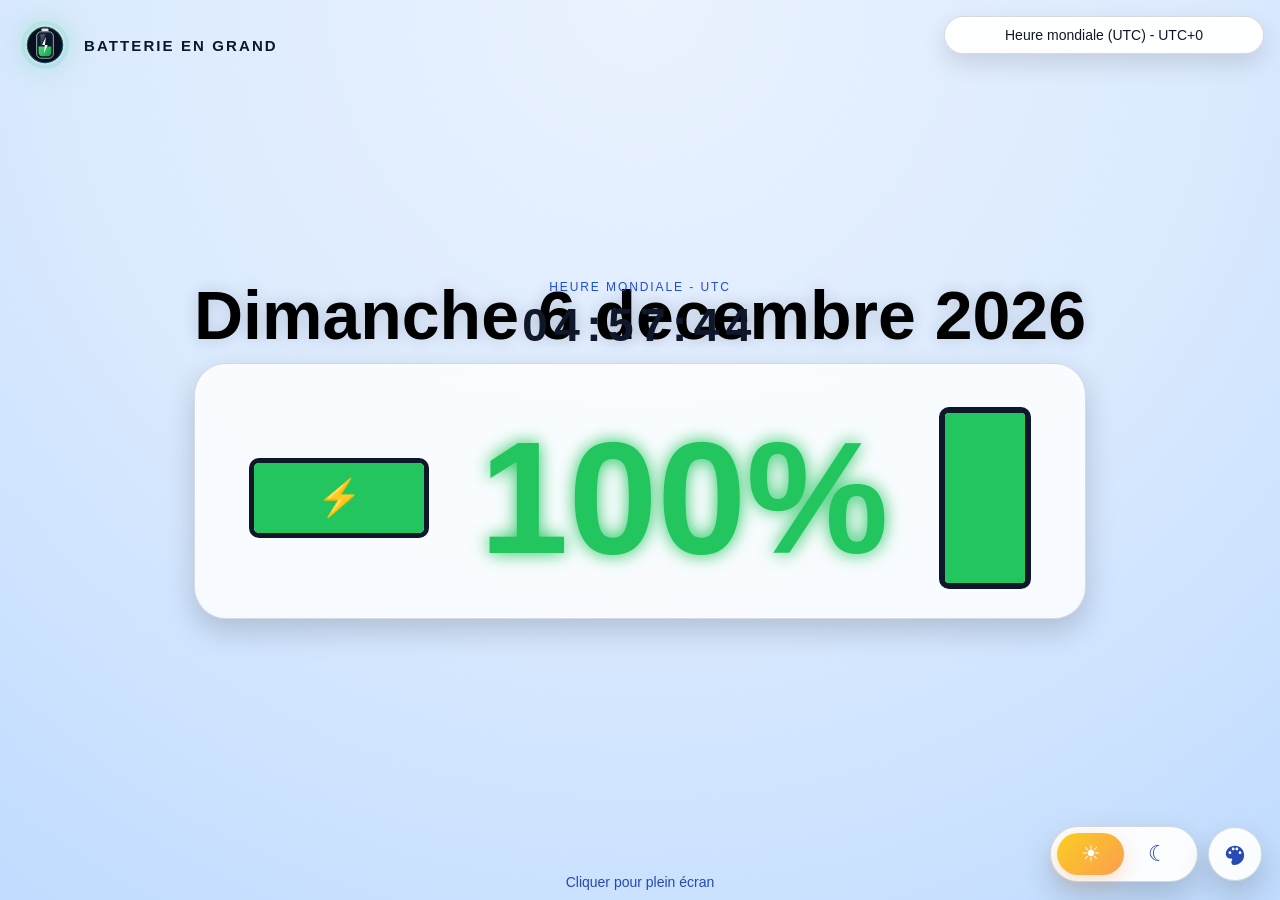
==== commit 69ebbff3: "Correction du bug de plein écran + Correction de l'heure qui chevauché l'heure + Ajout de la possibi" ====
--- a/Batterie en Grand/index.html
+++ b/Batterie en Grand/index.html
@@ -144,6 +144,22 @@
     </div>
 
     <div class="palette-section">
+      <p class="palette-section-title">Menu UTC</p>
+      <label class="palette-field">
+        <span>Fond</span>
+        <input id="timezoneMenuBackgroundInput" type="color" value="#ffffff" aria-label="Choisir la couleur de fond du menu UTC">
+      </label>
+      <label class="palette-field">
+        <span>Texte</span>
+        <input id="timezoneMenuTextInput" type="color" value="#0f172a" aria-label="Choisir la couleur du texte du menu UTC">
+      </label>
+      <label class="palette-field">
+        <span>Survol</span>
+        <input id="timezoneMenuHighlightInput" type="color" value="#dbeafe" aria-label="Choisir la couleur de survol du menu UTC">
+      </label>
+    </div>
+
+    <div class="palette-section">
       <p class="palette-section-title">Heure</p>
       <label class="palette-field">
         <span>Couleur date</span>
--- a/Batterie en Grand/style.css
+++ b/Batterie en Grand/style.css
@@ -30,6 +30,9 @@
   --control-bg: rgba(255, 255, 255, 0.92);
   --control-border: rgba(15, 23, 42, 0.16);
   --control-text: #0f172a;
+  --timezone-menu-bg: rgba(255, 255, 255, 0.92);
+  --timezone-menu-text: #0f172a;
+  --timezone-menu-highlight: #dbeafe;
   --battery-shell: #0f172a;
   --battery-inner: #f8fafc;
   --bubble-tint: rgba(15, 23, 42, 0.48);
@@ -59,6 +62,9 @@
   --control-bg: rgba(15, 23, 42, 0.88);
   --control-border: rgba(255, 255, 255, 0.2);
   --control-text: #ffffff;
+  --timezone-menu-bg: rgba(15, 23, 42, 0.88);
+  --timezone-menu-text: #ffffff;
+  --timezone-menu-highlight: rgba(59, 130, 246, 0.24);
   --battery-shell: #ffffff;
   --battery-inner: #020617;
   --bubble-tint: rgba(255, 255, 255, 0.5);
@@ -171,6 +177,7 @@
   background: var(--panel-bg);
   box-shadow: var(--panel-shadow);
   backdrop-filter: blur(14px);
+  margin: 0 auto;
 }
 
 body.no-battery .battery-panel {
@@ -207,7 +214,8 @@
   display: flex;
   flex-direction: column;
   align-items: center;
-  gap: 18px;
+  justify-content: center;
+  gap: 14px;
   width: min(1200px, calc(100vw - 48px));
 }
 
@@ -412,11 +420,12 @@
 
 .clock-date {
   margin: 0;
-  font-size: clamp(36px, 5vw, 52px);
+  font-size: clamp(44px, 6vw, 68px);
   font-weight: 700;
   color: var(--date-color);
   text-align: center;
   text-shadow: var(--clock-glow);
+  line-height: 1;
 }
 
 .clock-label {
@@ -429,7 +438,7 @@
 }
 
 .clock-time {
-  font-size: clamp(36px, 5vw, 52px);
+  font-size: clamp(34px, 4.3vw, 46px);
   font-weight: 700;
   letter-spacing: 0.14em;
   line-height: 1;
@@ -488,8 +497,8 @@
   padding: 10px 14px;
   border: 1px solid var(--control-border);
   border-radius: 999px;
-  background: var(--control-bg);
-  color: var(--control-text);
+  background: var(--timezone-menu-bg);
+  color: var(--timezone-menu-text);
   font-size: 14px;
   text-align: center;
   outline: none;
@@ -507,7 +516,7 @@
   padding: 10px;
   border: 1px solid var(--control-border);
   border-radius: 20px;
-  background: var(--control-bg);
+  background: var(--timezone-menu-bg);
   box-shadow: 0 18px 42px rgba(0, 0, 0, 0.22);
 }
 
@@ -529,19 +538,19 @@
   border: 1px solid var(--control-border);
   border-radius: 14px;
   background: transparent;
-  color: var(--control-text);
+  color: var(--timezone-menu-text);
   text-align: left;
   cursor: pointer;
 }
 
 .timezone-result:hover,
 .timezone-result.is-active {
-  background: var(--accent-soft);
+  background: var(--timezone-menu-highlight);
 }
 
 .timezone-empty {
   padding: 10px 12px;
-  color: var(--control-text);
+  color: var(--timezone-menu-text);
   opacity: 0.7;
 }
 
@@ -955,7 +964,11 @@
 }
 
 body.device-mobile .clock-time {
-  font-size: clamp(28px, 10vw, 40px);
+  font-size: clamp(26px, 8vw, 36px);
+}
+
+body.device-mobile .clock-date {
+  font-size: clamp(34px, 10vw, 46px);
 }
 
 body.device-mobile .battery-left {
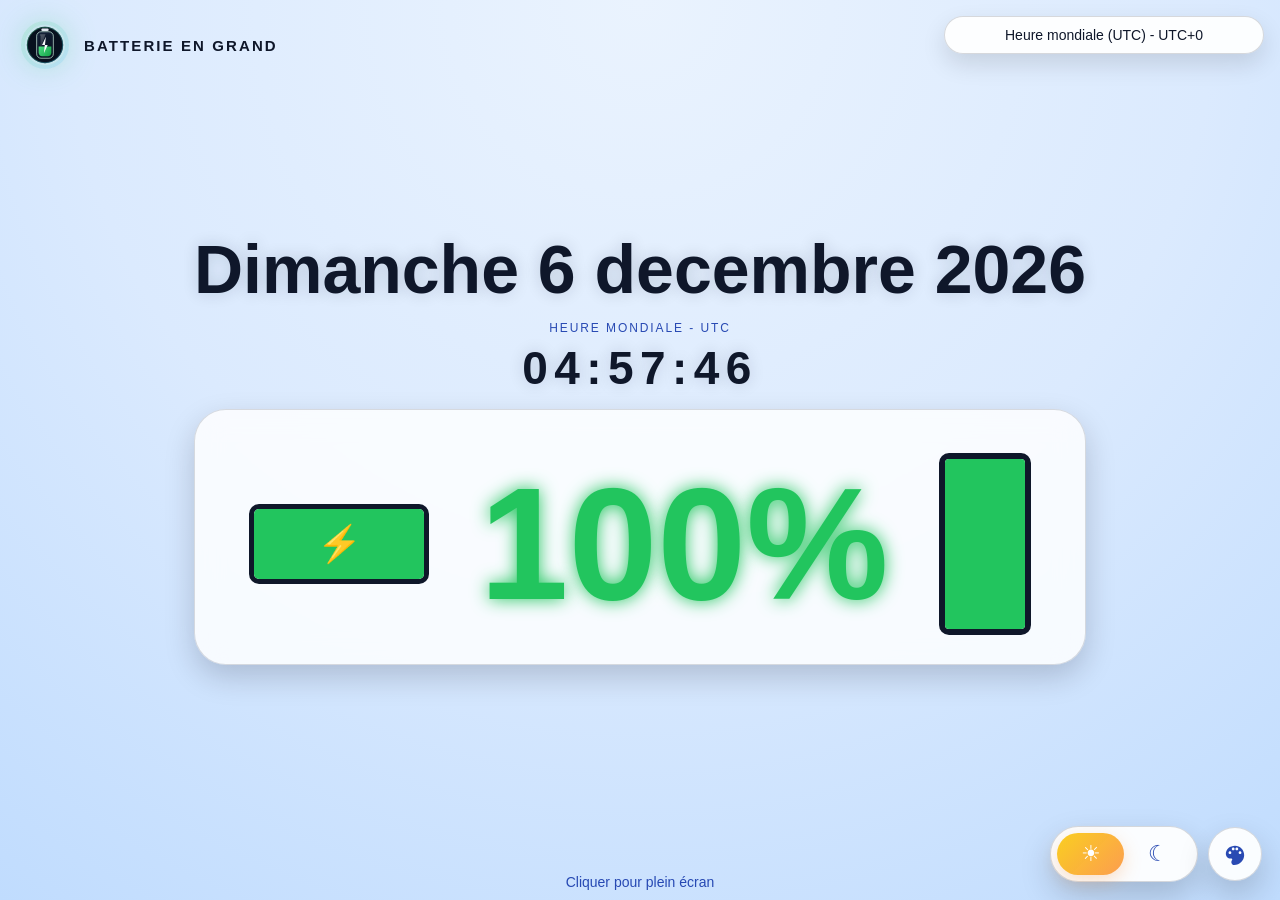
==== commit eb86c4fa: "Correction de l'emplacement des informations (Date, Texte heure pays, et heure) + Ajout d'une foncti" ====
--- a/Batterie en Grand/index.html
+++ b/Batterie en Grand/index.html
@@ -21,14 +21,13 @@
 
   <div class="display-stage">
     <p id="clockDate" class="clock-date">--</p>
+    <section class="clock-panel">
+      <p id="clockLabel" class="clock-label">Heure actuelle</p>
+      <div id="clockTime" class="clock-time">--:--:--</div>
+    </section>
 
     <div class="container">
       <div class="battery-panel">
-        <section class="clock-panel">
-        <p id="clockLabel" class="clock-label">Heure actuelle</p>
-        <div id="clockTime" class="clock-time">--:--:--</div>
-        </section>
-
         <!-- Batterie gauche (charge) -->
         <div class="battery-left">
           <div id="leftFill" class="fill-left"></div>
@@ -200,6 +199,10 @@
         <span>Pourcentage charge</span>
         <input id="percentChargingColorInput" type="color" value="#22c55e" aria-label="Choisir la couleur du pourcentage en charge">
       </label>
+      <label class="palette-field palette-field-toggle">
+        <span>Lier au niveau</span>
+        <input id="percentLinkedToLevelInput" type="checkbox" aria-label="Lier la couleur du pourcentage au niveau de batterie">
+      </label>
     </div>
 
     <div class="palette-section">
--- a/Batterie en Grand/style.css
+++ b/Batterie en Grand/style.css
@@ -170,7 +170,6 @@
   justify-content: center;
   gap: 50px;
   flex-wrap: wrap;
-  position: relative;
   padding: 42px 54px 28px;
   border: 1px solid var(--panel-border);
   border-radius: 32px;
@@ -215,7 +214,7 @@
   flex-direction: column;
   align-items: center;
   justify-content: center;
-  gap: 14px;
+  gap: 18px;
   width: min(1200px, calc(100vw - 48px));
 }
 
@@ -407,14 +406,10 @@
 
 
 .clock-panel {
-  position: absolute;
-  top: -84px;
-  left: 50%;
-  transform: translateX(-50%);
   display: flex;
   flex-direction: column;
   align-items: center;
-  gap: 8px;
+  gap: 10px;
   width: min(420px, calc(100vw - 40px));
 }
 
@@ -435,6 +430,7 @@
   font-size: 12px;
   color: var(--clock-label-color);
   text-align: center;
+  order: 1;
 }
 
 .clock-time {
@@ -444,6 +440,7 @@
   line-height: 1;
   color: var(--clock-time-color);
   text-shadow: var(--clock-glow);
+  order: 2;
 }
 
 .controls-panel {
@@ -766,6 +763,16 @@
   align-items: center;
 }
 
+.palette-field-toggle {
+  align-items: center;
+}
+
+.palette-field-toggle input[type="checkbox"] {
+  width: 22px;
+  height: 22px;
+  accent-color: var(--accent-main);
+}
+
 .palette-field input[type="color"] {
   width: 42px;
   height: 42px;
@@ -887,7 +894,6 @@
 }
 
 body.device-tablet .clock-panel {
-  top: -92px;
   width: min(560px, calc(100vw - 56px));
 }
 
@@ -952,10 +958,7 @@
 }
 
 body.device-mobile .clock-panel {
-  position: static;
-  transform: none;
   width: 100%;
-  margin-bottom: 4px;
 }
 
 body.device-mobile .clock-label {
@@ -1035,10 +1038,6 @@
 body.no-battery.device-mobile .battery-panel {
   min-height: 220px;
   padding: 28px 18px;
-}
-
-body.no-battery.device-mobile .clock-panel {
-  margin-bottom: 0;
 }
 
 body.no-battery.device-mobile .clock-time {
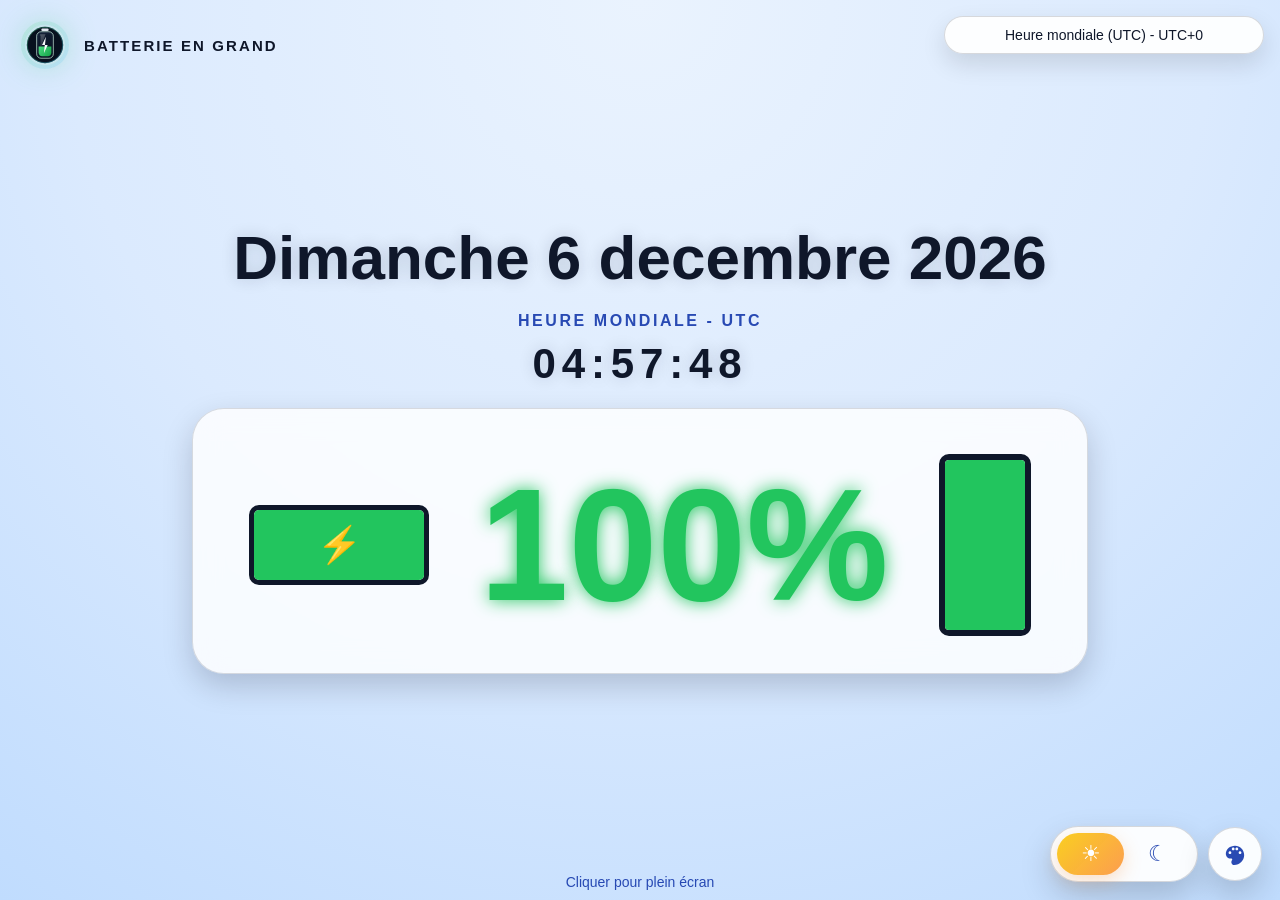
==== commit 4a1f7e6d: "Mise en place du système de couleur de pourcentage pendant la charge dans cette update-ci" ====
--- a/Batterie en Grand/index.html
+++ b/Batterie en Grand/index.html
@@ -203,6 +203,10 @@
         <span>Lier au niveau</span>
         <input id="percentLinkedToLevelInput" type="checkbox" aria-label="Lier la couleur du pourcentage au niveau de batterie">
       </label>
+      <label class="palette-field palette-field-toggle">
+        <span>Lier en charge</span>
+        <input id="percentChargingLinkedToIndicatorInput" type="checkbox" aria-label="Lier la couleur du pourcentage en charge à l'indicateur de charge">
+      </label>
     </div>
 
     <div class="palette-section">
--- a/Batterie en Grand/style.css
+++ b/Batterie en Grand/style.css
@@ -161,16 +161,19 @@
   gap: 24px;
   flex-wrap: wrap;
   width: min(1200px, calc(100vw - 48px));
+  margin: 0 auto;
 }
 
 .battery-panel {
   display: flex;
   align-items: center;
-  align-content: flex-start;
+  align-content: center;
   justify-content: center;
   gap: 50px;
   flex-wrap: wrap;
-  padding: 42px 54px 28px;
+  width: fit-content;
+  max-width: min(100%, 980px);
+  padding: 44px 56px 36px;
   border: 1px solid var(--panel-border);
   border-radius: 32px;
   background: var(--panel-bg);
@@ -214,7 +217,7 @@
   flex-direction: column;
   align-items: center;
   justify-content: center;
-  gap: 18px;
+  gap: 22px;
   width: min(1200px, calc(100vw - 48px));
 }
 
@@ -409,35 +412,36 @@
   display: flex;
   flex-direction: column;
   align-items: center;
-  gap: 10px;
-  width: min(420px, calc(100vw - 40px));
+  gap: 12px;
+  width: min(560px, calc(100vw - 40px));
 }
 
 .clock-date {
   margin: 0;
-  font-size: clamp(44px, 6vw, 68px);
+  font-size: clamp(42px, 5.4vw, 62px);
   font-weight: 700;
   color: var(--date-color);
   text-align: center;
   text-shadow: var(--clock-glow);
-  line-height: 1;
+  line-height: 1.04;
 }
 
 .clock-label {
   margin: 0;
   text-transform: uppercase;
   letter-spacing: 0.16em;
-  font-size: 12px;
+  font-size: clamp(13px, 1.3vw, 16px);
+  font-weight: 600;
   color: var(--clock-label-color);
   text-align: center;
   order: 1;
 }
 
 .clock-time {
-  font-size: clamp(34px, 4.3vw, 46px);
+  font-size: clamp(30px, 3.8vw, 42px);
   font-weight: 700;
   letter-spacing: 0.14em;
-  line-height: 1;
+  line-height: 1.05;
   color: var(--clock-time-color);
   text-shadow: var(--clock-glow);
   order: 2;
@@ -758,6 +762,10 @@
   font-weight: 600;
 }
 
+.palette-field.is-disabled {
+  opacity: 0.48;
+}
+
 .palette-field-text,
 .palette-field-number {
   align-items: center;
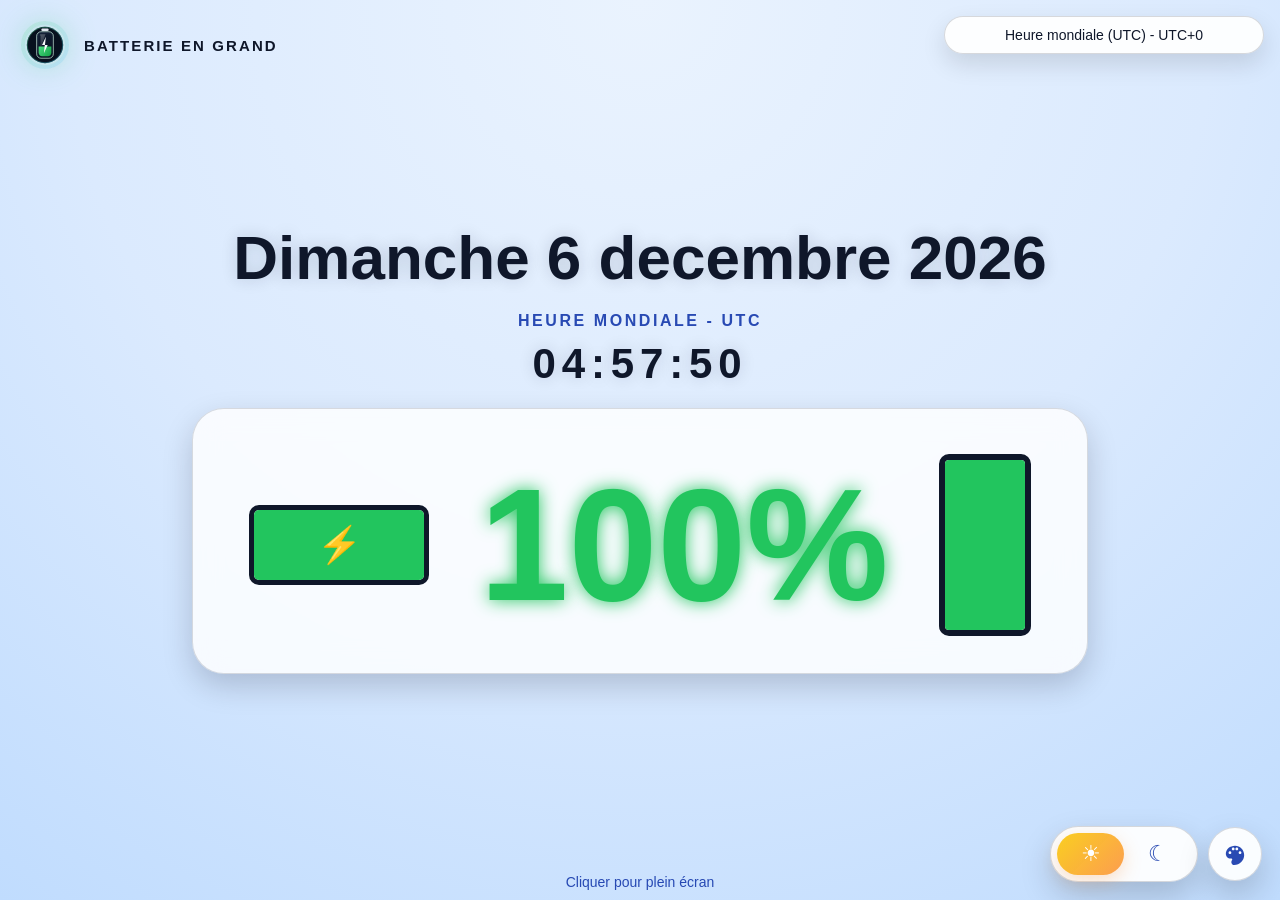
==== commit 86972b3e: "V7.12 : Correction du bug de l'heure une fois modifiée qui rester freeze + la petite main ne s'affic" ====
--- a/Batterie en Grand/index.html
+++ b/Batterie en Grand/index.html
@@ -3,8 +3,21 @@
 <head>
   <meta charset="UTF-8">
   <meta name="viewport" content="width=device-width, initial-scale=1.0, viewport-fit=cover">
-  <meta http-equiv="Content-Security-Policy" content="default-src 'self'; script-src 'self'; style-src 'self'; img-src 'self' data:; font-src 'self' data:; connect-src 'self' https://worldtimeapi.org; object-src 'none'; media-src 'none'; worker-src 'none'; child-src 'none'; frame-src 'none'; base-uri 'self'; form-action 'self'; upgrade-insecure-requests; block-all-mixed-content">
+  <meta http-equiv="Content-Security-Policy" content="default-src 'self'; script-src 'self'; style-src 'self'; img-src 'self' data: https:; font-src 'self' data:; connect-src 'self' https://worldtimeapi.org; object-src 'none'; media-src 'none'; worker-src 'none'; child-src 'none'; frame-src 'none'; base-uri 'self'; form-action 'self'; upgrade-insecure-requests; block-all-mixed-content">
   <meta name="referrer" content="no-referrer">
+  <meta name="description" content="Vous ne trouvez pas de site web qui peut afficher la date, l'heure, le pourcentage de batterie et entierement costumisable ? Alors cliquez sur ce lien !">
+  <meta property="og:type" content="website">
+  <meta property="og:site_name" content="Batterie en Grand">
+  <meta property="og:title" content="Batterie en Grand">
+  <meta property="og:description" content="Vous ne trouvez pas de site web qui peut afficher la date, l'heure, le pourcentage de batterie et entierement costumisable ? Alors cliquez sur ce lien !">
+  <meta property="og:url" content="https://batterie-en-grand.netlify.app/">
+  <meta property="og:image" content="https://batterie-en-grand.netlify.app/logo.svg">
+  <meta property="og:image:alt" content="Icone Batterie en Grand">
+  <meta name="twitter:card" content="summary">
+  <meta name="twitter:title" content="Batterie en Grand">
+  <meta name="twitter:description" content="Vous ne trouvez pas de site web qui peut afficher la date, l'heure, le pourcentage de batterie et entierement costumisable ? Alors cliquez sur ce lien !">
+  <meta name="twitter:image" content="https://batterie-en-grand.netlify.app/logo.svg">
+  <meta name="twitter:image:alt" content="Icone Batterie en Grand">
   <title>Batterie en Grand</title>
   <link rel="icon" type="image/svg+xml" href="favicon.svg">
   <link rel="shortcut icon" href="favicon.svg">
@@ -217,7 +230,7 @@
       </label>
       <label class="palette-field palette-field-text">
         <span>Icône</span>
-        <input id="brandIconInput" type="text" value="" maxlength="80" placeholder="Texte ou symbole" aria-label="Modifier l'icône du logo en haut">
+        <input id="brandIconInput" type="text" value="" maxlength="512" placeholder="Emoji, texte ou lien d'image" aria-label="Modifier l'icône du logo en haut avec un emoji, du texte ou un lien d'image">
       </label>
     </div>
 
@@ -240,8 +253,8 @@
         <input id="batteryShellColorInput" type="color" value="#0f172a" aria-label="Choisir la couleur du contour de la batterie droite">
       </label>
       <label class="palette-field palette-field-text">
-        <span>Texte charge</span>
-        <input id="chargingIconInput" type="text" value="⚡" maxlength="80" aria-label="Modifier le texte de charge">
+        <span>Texte/emoji/icône de charge</span>
+        <input id="chargingIconInput" type="text" value="⚡" maxlength="80" aria-label="Modifier le texte, l'emoji ou l'icône de charge">
       </label>
       <label class="palette-field">
         <span>80% et +</span>
@@ -265,7 +278,7 @@
       </label>
       <label class="palette-field palette-field-number">
         <span>Seuil critique</span>
-        <input id="criticalThresholdInput" type="number" value="15" min="1" max="99" aria-label="Seuil critique en pourcentage">
+        <input id="criticalThresholdInput" type="number" value="15" min="1" max="99" placeholder="Vide pour desactiver" aria-label="Seuil critique en pourcentage, laisser vide pour desactiver">
       </label>
     </div>
   </div>
--- a/Batterie en Grand/style.css
+++ b/Batterie en Grand/style.css
@@ -85,7 +85,7 @@
   align-items: center;
   font-family: "Segoe UI", Arial, sans-serif;
   color: var(--text-main);
-  cursor: pointer;
+  cursor: default;
   overflow: hidden;
   transition: background 0.35s ease, color 0.35s ease;
 }
@@ -122,6 +122,7 @@
   width: 54px;
   height: 54px;
   display: block;
+  object-fit: contain;
   filter: var(--brand-shadow);
 }
 
@@ -145,6 +146,14 @@
 
 .brand-mark.has-custom-icon .brand-logo-glyph {
   display: inline-flex;
+}
+
+.brand-mark.has-custom-image img {
+  display: block;
+}
+
+.brand-mark.has-custom-image .brand-logo-glyph {
+  display: none;
 }
 
 #brandLogoText {
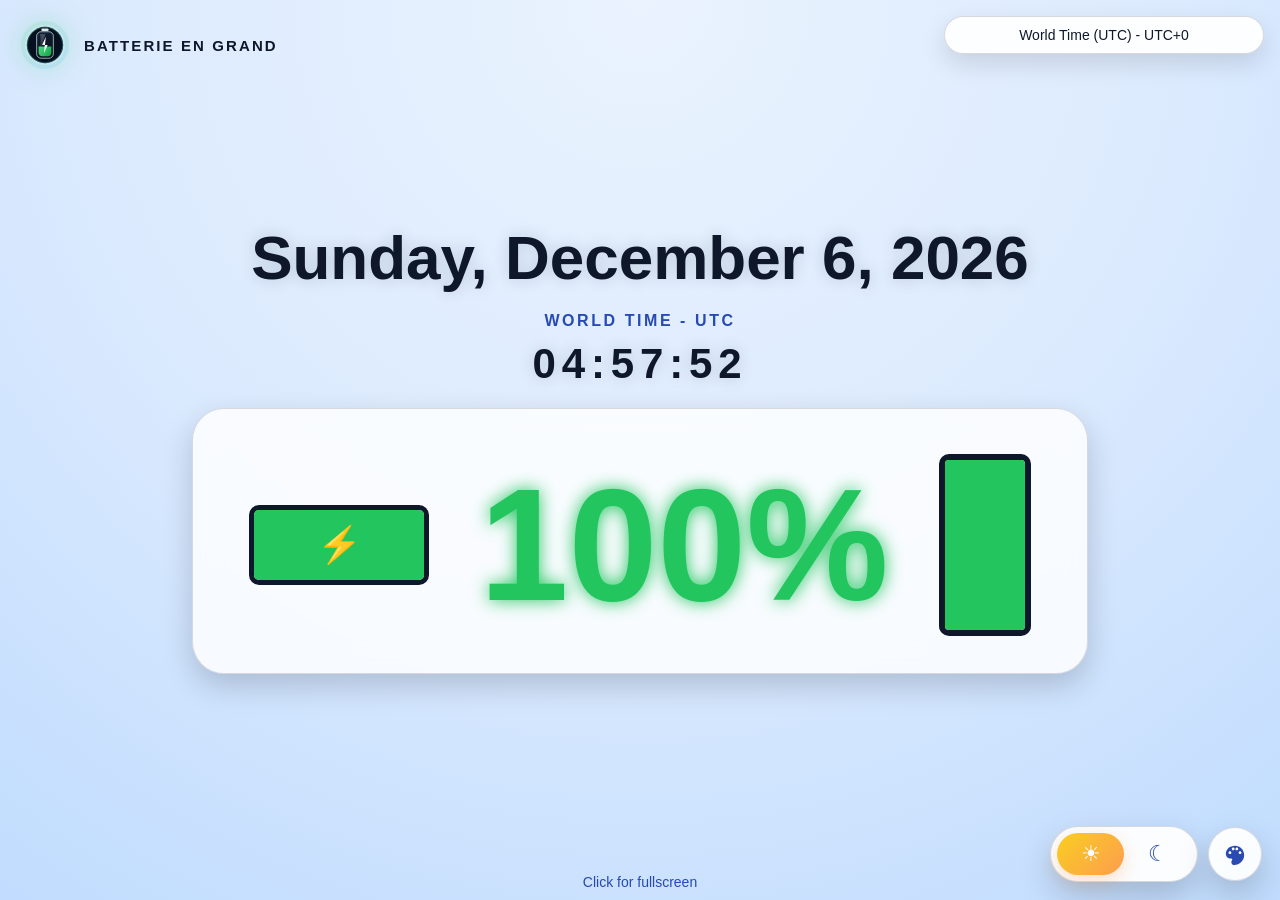
==== commit a6112843: "push avec description "V7.13 : Ajout de la possiblité de changer la date + Ajout de la possibilité d" ====
--- a/Batterie en Grand/index.html
+++ b/Batterie en Grand/index.html
@@ -136,6 +136,17 @@
     </div>
 
     <div class="palette-section">
+      <p class="palette-section-title">Langue</p>
+      <label class="palette-field">
+        <span>Langue du site</span>
+        <select id="languageSelect" class="palette-select" aria-label="Choisir la langue du site">
+          <option value="fr">Francais</option>
+          <option value="en">English</option>
+        </select>
+      </label>
+    </div>
+
+    <div class="palette-section">
       <p class="palette-section-title">Fond</p>
       <label class="palette-field">
         <span>Page claire</span>
@@ -184,14 +195,15 @@
       <label class="palette-field">
         <span>Couleur heure</span>
         <input id="clockTimeColorInput" type="color" value="#0f172a" aria-label="Choisir la couleur de l'heure">
+      </label>
+      <label class="palette-field palette-field-time">
+        <span>Date manuelle</span>
+        <input id="manualDateInput" type="date" value="" aria-label="Modifier la date affichee">
       </label>
       <label class="palette-field palette-field-time">
         <span>Heure manuelle</span>
         <input id="manualTimeInput" type="time" value="" step="1" aria-label="Modifier l'heure affichée">
       </label>
-      <button id="resetManualTimeButton" class="palette-action-button palette-inline-button" type="button">
-        Revenir à l'heure automatique
-      </button>
     </div>
 
     <div class="palette-section">
--- a/Batterie en Grand/style.css
+++ b/Batterie en Grand/style.css
@@ -819,7 +819,9 @@
 
 .palette-field input[type="text"],
 .palette-field input[type="number"],
-.palette-field input[type="time"] {
+.palette-field input[type="time"],
+.palette-field input[type="date"],
+.palette-select {
   width: 150px;
   padding: 9px 12px;
   border: 1px solid var(--control-border);
@@ -830,8 +832,28 @@
   box-sizing: border-box;
 }
 
-.palette-inline-button {
+.palette-select {
+  appearance: none;
+  -webkit-appearance: none;
+  cursor: pointer;
+  text-align: center;
+}
+
+.palette-field-reset {
   width: 100%;
+  min-height: 34px;
+  margin-top: -4px;
+  border: 1px solid var(--control-border);
+  border-radius: 999px;
+  background: transparent;
+  color: var(--control-text);
+  cursor: pointer;
+  font-size: 12px;
+  font-weight: 700;
+}
+
+.palette-field-reset.is-hidden {
+  display: none;
 }
 
 .hint-button {
